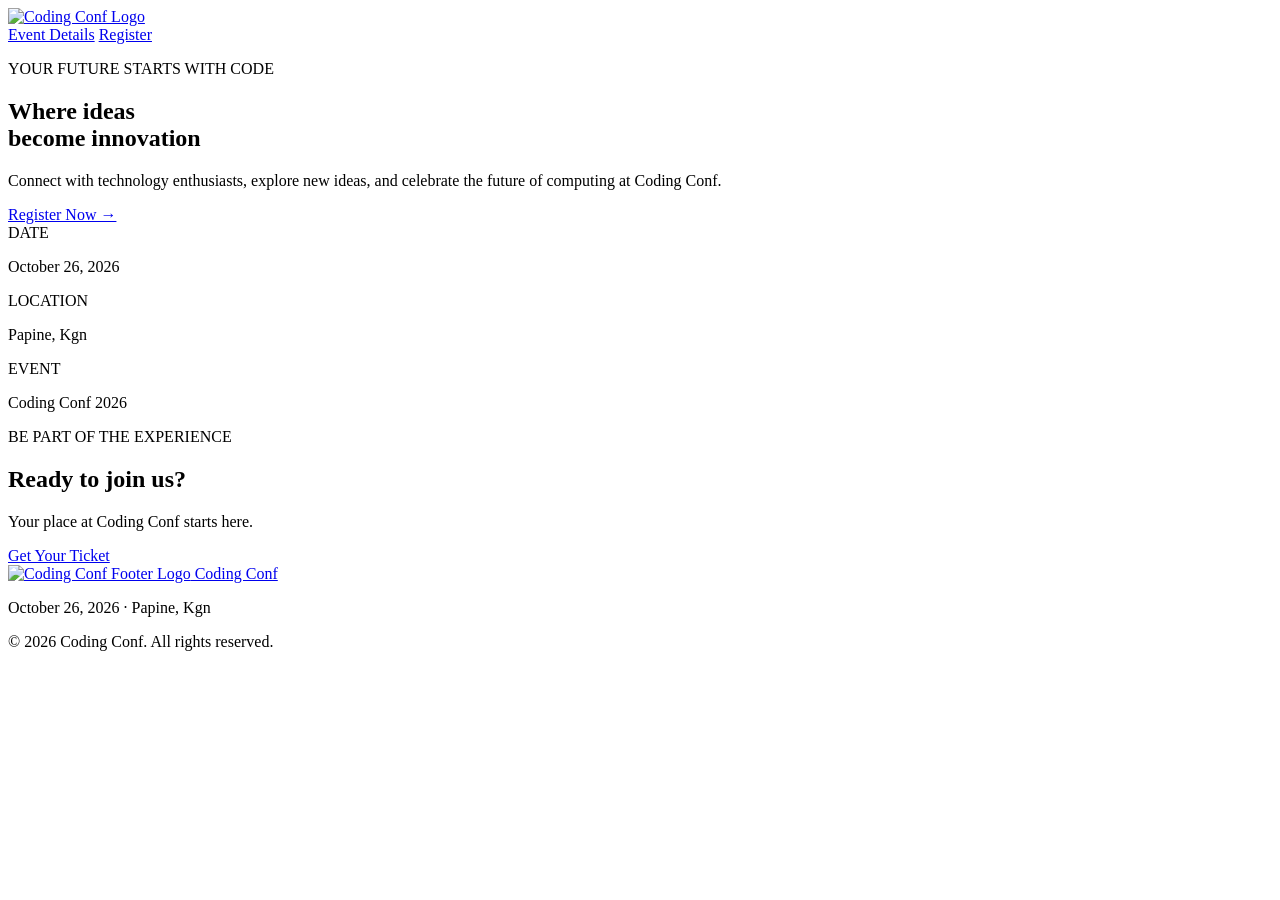
==== index.html @ df88a136 "Add files via upload" ====
<!DOCTYPE html>
<html lang="en">
<head>
    <meta charset="UTF-8">
    <meta name="viewport" content="width=device-width, initial-scale=1.0">
    <meta name="description"
          content="Join Coding Conf, a conference celebrating technology and coding.">
    <title>Coding Conf | Home</title>
    <link rel="stylesheet" href="css/style.css">
</head>
<body>
<header class="site-header">
    <a class="brand" href="index.html" aria-label="Coding Conf home">
        <img class="brand-icon" src="assets/logo-full.svg" alt="Coding Conf Logo">
    </a>

    <nav aria-label="Main navigation">
        <a href="#event-details">Event Details</a>
        <a class="nav-register" href="login.html">Register</a>
    </nav>
</header>

<main>
    <section class="hero">
        <p class="eyebrow">YOUR FUTURE STARTS WITH CODE</p>

        <h1>
            Where ideas<br>
            become <span class="gradient-text"> innovation </span>
        </h1>

        <p class="hero-description">
            Connect with technology enthusiasts, explore new ideas,
            and celebrate the future of computing at Coding Conf.
        </p>

        <a class="button button-primary" href="login.html">
            Register Now →
        </a>

        <div class="event-summary" id="event-details">
            <div>
                <span class="detail-label">DATE</span>
                <p>October 26, 2026</p>
            </div>

            <div>
                <span class="detail-label">LOCATION</span>
                <p>Papine, Kgn</p>
            </div>

            <div>
                <span class="detail-label">EVENT</span>
                <p>Coding Conf 2026</p>
            </div>
        </div>
    </section>

    <section class="closing-section">
        <p class="eyebrow">BE PART OF THE EXPERIENCE</p>
        <h2>Ready to join us?</h2>
        <p>Your place at Coding Conf starts here.</p>

        <a class="button button-primary" href="login.html">
            Get Your Ticket
        </a>
    </section>
</main>

<footer class="site-footer">
    <a class="brand" href="index.html">
        <img src="assets/logo-mark.svg" alt="Coding Conf Footer Logo">
        Coding Conf
    </a>
    <p>October 26, 2026 · Papine, Kgn</p>
    <p class="copyright">© 2026 Coding Conf. All rights reserved.</p>
</footer>
</body>
</html>
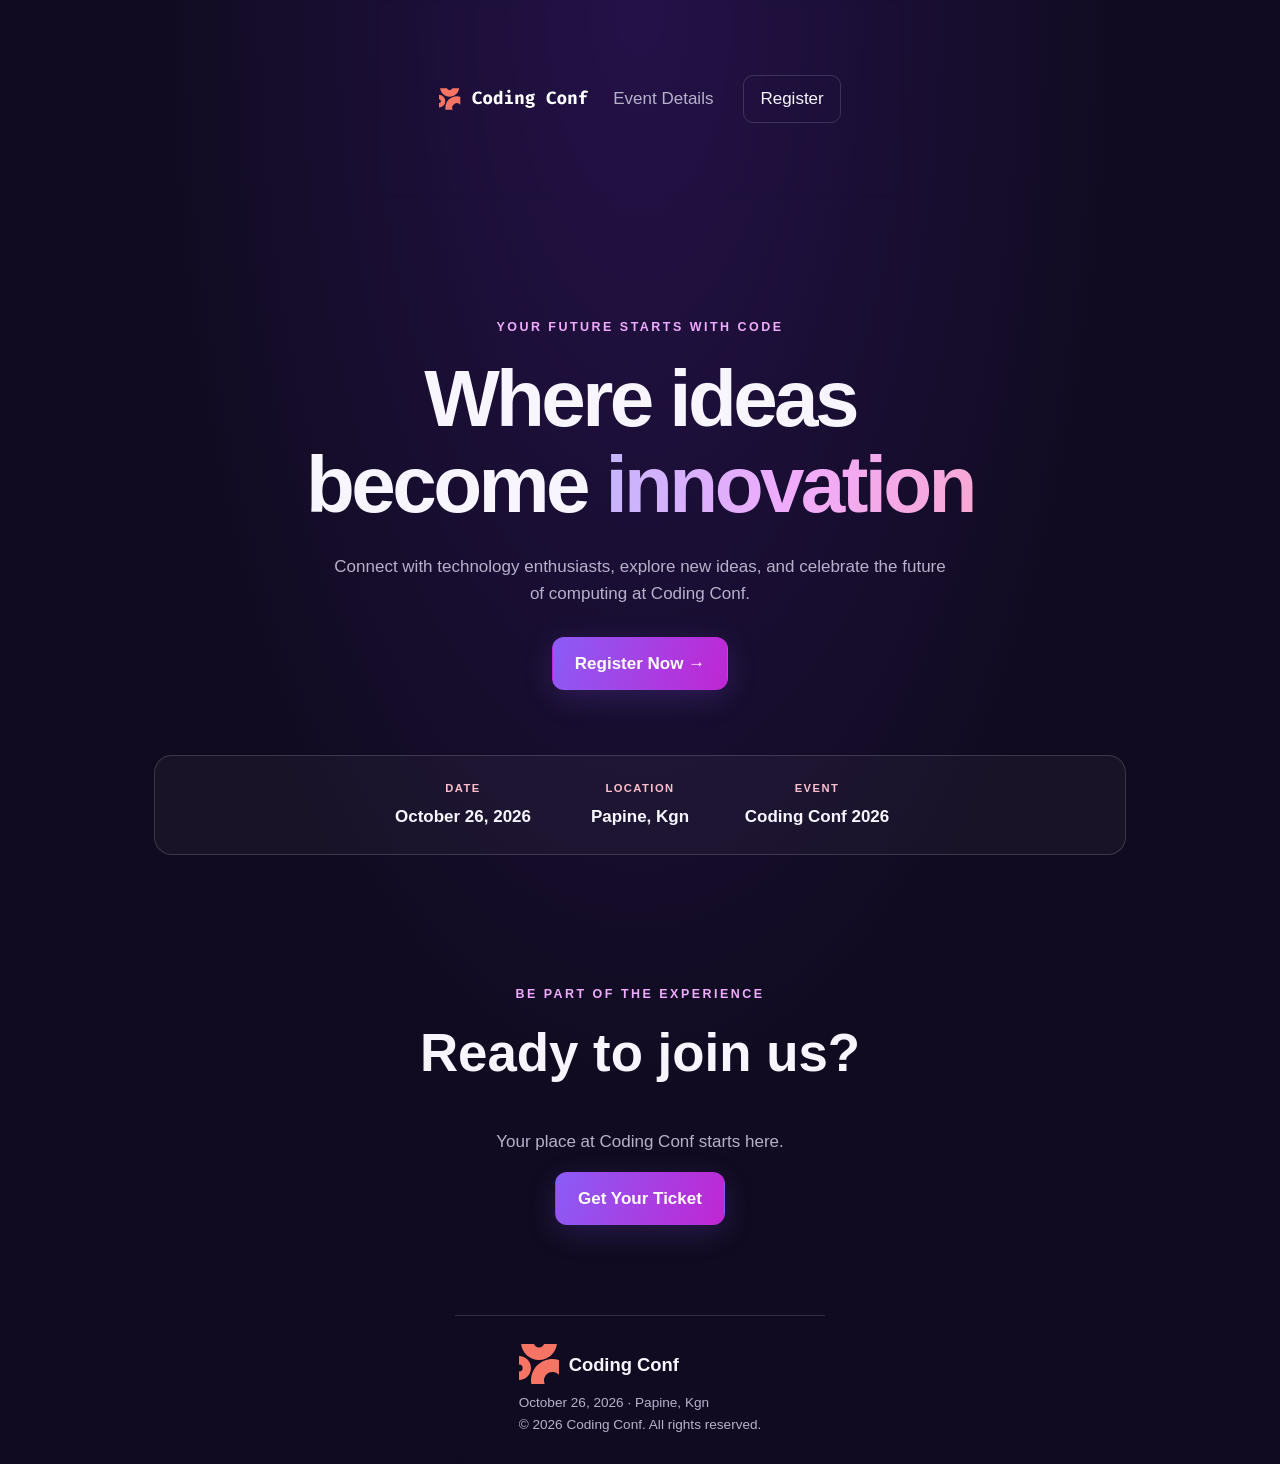
==== commit a7a37fb2: "Fix asset paths in index.html Updated paths for logo and stylesheet in index.html." ====
--- a/index.html
+++ b/index.html
@@ -6,12 +6,12 @@
     <meta name="description"
           content="Join Coding Conf, a conference celebrating technology and coding.">
     <title>Coding Conf | Home</title>
-    <link rel="stylesheet" href="css/style.css">
+    <link rel="stylesheet" href="style.css">
 </head>
 <body>
 <header class="site-header">
     <a class="brand" href="index.html" aria-label="Coding Conf home">
-        <img class="brand-icon" src="assets/logo-full.svg" alt="Coding Conf Logo">
+        <img class="brand-icon" src="logo-full.svg" alt="Coding Conf Logo">
     </a>
 
     <nav aria-label="Main navigation">
@@ -69,7 +69,7 @@
 
 <footer class="site-footer">
     <a class="brand" href="index.html">
-        <img src="assets/logo-mark.svg" alt="Coding Conf Footer Logo">
+        <img src="logo-mark.svg" alt="Coding Conf Footer Logo">
         Coding Conf
     </a>
     <p>October 26, 2026 · Papine, Kgn</p>
--- a/style.css
+++ b/style.css
@@ -0,0 +1,807 @@
+/* These settings make sizing easier to manage across the page */
+* {
+    box-sizing: border-box;
+}
+
+/* Makes scrolling to different sections look smoother */
+html {
+    scroll-behavior: smooth;
+}
+
+/* Main page style and the dark purple background */
+body {
+    display: flex;
+    flex-direction: column;
+    margin: 0;
+    min-height: 100vh;
+    background: radial-gradient(ellipse at top, rgba(109, 40, 217, 0.22), transparent 55%), #100b20;
+    color: #f8f5ff;
+    font-family: Arial, Helvetica, sans-serif;
+    font-size: clamp(15px, 1.5vw, 17px);
+    line-height: 1.6;
+}
+
+/* Stops images from going outside their containers */
+img {
+    display: block;
+    max-width: 100%;
+}
+#pattern-change{
+        background-image: url("assets/pattern-squiggly-line-bottom-desktop.svg");
+                background-repeat: no-repeat;
+                background-position: left;
+                background-size: 100% 100%;
+    }
+
+/* Keeps links the same color as the rest of their text */
+a {
+    color: inherit;
+    text-decoration: none;
+}
+
+/* Makes buttons and input fields use the same font as the page */
+button,
+input {
+    font: inherit;
+}
+
+/* Removes the highlight that sometimes appears when tapping on a phone */
+button,
+a,
+input {
+    -webkit-tap-highlight-color: transparent;
+}
+
+/* Holds the logo and navigation links at the top */
+.site-header {
+ backdrop-filter: blur(2px);
+    max-width: 1100px;
+    margin: 0 auto;
+    padding: 24px clamp(20px, 5vw, 64px);
+    display: flex;
+    align-items: center;
+    justify-content: space-between;
+    gap: 24px;
+}
+
+/* Keeps the logo icon and website name next to each other */
+.brand {
+    display: inline-flex;
+    align-items: center;
+    gap: 10px;
+    font-size: 1.15rem;
+    font-weight: bold;
+    white-space: nowrap;
+}
+
+/* The little square beside the website name */
+.brand-icon {
+    display: inline-grid;
+    place-items: center;
+    width: 150px;
+    height: 150px;
+    border-radius: 10px;
+    color: blue;
+    font-weight: bold;
+}
+
+.gradient-text{
+    background: linear-gradient(100deg,#c4b5fd, #f0abfc, #f9a8d4);
+    -webkit-background-clip: text;
+    background-clip: text;
+    color: transparent;
+}
+/* Lines up the navigation links */
+nav {
+    display: flex;
+    align-items: center;
+    gap: clamp(12px, 3vw, 30px);
+}
+
+/* Gives the navigation links a softer color */
+nav a {
+    color: #b9b1cc;
+    transition: color 0.2s;
+}
+
+/* Makes links brighter when someone hovers over them or selects them */
+nav a:hover,
+nav a:focus-visible {
+    color: #f8f5ff;
+}
+
+/* Makes the register link look more like a button */
+nav .nav-register {
+    padding: 9px 16px;
+    border: 1px solid rgba(255, 255, 255, 0.15);
+    border-radius: 10px;
+    color: #f8f5ff;
+}
+
+/* Makes sure the main content takes up the full available width */
+main {
+    width: 100%;
+}
+
+/* Keeps the main sections from getting too wide */
+.hero,
+.closing-section,
+.site-footer {
+    max-width: 1100px;
+    margin: 0 auto;
+    padding-left: clamp(20px, 5vw, 64px);
+    padding-right: clamp(20px, 5vw, 64px);
+}
+
+/* The main welcome section at the top of the page */
+.hero {
+    min-height: 590px;
+    padding-top: clamp(65px, 10vw, 120px);
+    padding-bottom: 70px;
+    text-align: center;
+}
+
+/* The small uppercase text above the main headings */
+.eyebrow {
+    margin: 0 0 18px;
+    color: #f0abfc;
+    font-size: 0.78rem;
+    font-weight: bold;
+    letter-spacing: 0.2em;
+}
+
+/* Removes the extra space at the top of headings and paragraphs */
+h1,
+h2,
+h3,
+p {
+    margin-top: 0;
+}
+
+/* Sets the size and spacing for the main headings */
+.hero h1,
+.form-intro h1,
+.success-message h1 {
+    font-size: clamp(2.5rem, 7vw, 5rem);
+    line-height: 1.08;
+    letter-spacing: -0.045em;
+}
+
+/* Adds space below the main homepage heading */
+.hero h1 {
+    margin-bottom: 24px;
+}
+
+/* Keeps the descriptions from stretching too far across the page */
+.hero-description {
+    max-width: 620px;
+    margin: 0 auto 30px;
+    color: #b9b1cc;
+}
+
+/* General button style used around the website */
+.button {
+    display: inline-flex;
+    align-items: center;
+    justify-content: center;
+    gap: 12px;
+    min-height: 48px;
+    padding: 12px 22px;
+    border: 1px solid transparent;
+    border-radius: 12px;
+    cursor: pointer;
+    font-weight: bold;
+    text-align: center;
+    transition: 0.2s;
+}
+
+/* Moves the button up a little when hovered over */
+.button:hover {
+    transform: translateY(-2px);
+}
+
+/* The main button with the purple and pink gradient */
+.button-primary {
+    background: linear-gradient(110deg, #8b5cf6, #c026d3);
+    color: white;
+    box-shadow: 0 8px 30px rgba(139, 92, 246, 0.2);
+}
+
+/* Gives the main button a stronger glow on hover */
+.button-primary:hover {
+    box-shadow: 0 10px 35px rgba(192, 38, 211, 0.3);
+}
+
+/* Holds the date, location and other event information */
+.event-summary {
+    display: flex;
+    justify-content: center;
+    flex-wrap: wrap;
+    gap: 32px;
+    margin-top: 65px;
+    padding: 24px;
+    border: 1px solid rgba(255, 255, 255, 0.15);
+    border-radius: 18px;
+    background: rgba(255, 255, 255, 0.035);
+}
+
+/* Stops each event detail from becoming too narrow */
+.event-summary > div {
+    min-width: 145px;
+}
+
+/* Small labels above the event details */
+.detail-label {
+    display: block;
+    color: pink;
+    font-size: 0.7rem;
+    font-weight: bold;
+    letter-spacing: 0.13em;
+}
+
+/* Makes the actual event details stand out */
+.event-summary p {
+    margin: 5px 0 0;
+    font-weight: bold;
+}
+
+/* The section that explains what the event is about */
+.about-section {
+    padding-top: 60px;
+    padding-bottom: 80px;
+    text-align: center;
+}
+
+/* Sets the size of the headings in the about and closing sections */
+.about-section h2,
+.closing-section h2 {
+    font-size: clamp(2rem, 5vw, 3.3rem);
+    line-height: 1.15;
+}
+
+/* Leaves some room between the section description and the cards */
+.section-description {
+    margin-bottom: 42px;
+}
+
+.bottom-left-image {
+    position: fixed;
+    bottom: 0;
+    left: 0;
+
+    width: 350px;
+    height: auto;
+
+    z-index: -100;
+}
+
+.top-right-image {
+    position: fixed;
+    top: 0;
+    right: 0;
+
+    width: 350px;
+    height: auto;
+
+    z-index: -100;
+}
+/* The final section encouraging visitors to register */
+.closing-section {
+    padding-top: 60px;
+    padding-bottom: 90px;
+    text-align: center;
+}
+
+/* Gives the closing section paragraph a softer color */
+.closing-section > p:not(.eyebrow) {
+    color: #b9b1cc;
+}
+
+/* Keeps the registration page from getting too wide */
+.form-page {
+    max-width: 720px;
+    margin: 0 auto;
+    padding: 55px clamp(20px, 5vw, 64px) 85px;
+}
+
+/* Centers the introduction above the registration form */
+.form-intro {
+    margin-bottom: 35px;
+    text-align: center;
+}
+
+/* Adds some room below the registration page heading */
+.form-intro h1 {
+    margin-bottom: 20px;
+}
+
+/* Softens the text explaining how to register */
+.form-intro > p:not(.eyebrow) {
+    color: #b9b1cc;
+}
+
+/* Makes the event details slightly smaller on the form page */
+.form-event-details {
+    font-size: 0.9rem;
+}
+
+/* The main box containing all the registration fields */
+.registration-form {
+    padding: clamp(22px, 5vw, 38px);
+    border: 1px solid rgba(255, 255, 255, 0.15);
+    border-radius: 22px;
+    background: rgba(28, 21, 49, 0.82);
+    box-shadow: 0 25px 80px rgba(0, 0, 0, 0.18);
+}
+
+/* Adds space between each form field */
+.form-group {
+    margin-bottom: 24px;
+}
+
+/* Makes the field labels easier to notice */
+.form-group label {
+    display: block;
+    margin-bottom: 9px;
+    font-size: 0.94rem;
+    font-weight: bold;
+}
+
+/* Styles the boxes where visitors enter their information */
+.form-group input, #photo {
+    display: block;
+    width: 100%;
+    min-height: 49px;
+    padding: 12px 14px;
+    border: 1px solid rgba(255, 255, 255, 0.15);
+    border-radius: 10px;
+    outline: none;
+    background: #120d22;
+    color: #f8f5ff;
+    transition: 0.2s;
+}
+
+/* Makes placeholder text visible without being too bright */
+.form-group input::placeholder {
+    color: #8f86a4;
+}
+
+/* Highlights the input box when someone clicks into it */
+.form-group input:focus {
+    border-color: #a78bfa;
+    box-shadow: 0 0 0 3px rgba(167, 139, 250, 0.15);
+}
+
+/* Turns the input border red when the field has an error */
+.form-group input[aria-invalid="true"] {
+    border-color: #fca5a5;
+}
+
+.upload-box {
+  border-radius: 16px;
+  padding: 35px 20px;
+  text-align: center;
+  transition: 0.3s ease;
+}
+
+/* Extra information shown underneath a form field */
+.field-hint {
+    display: block;
+    margin-top: 7px;
+    color: #b9b1cc;
+    font-size: 0.82rem;
+}
+
+/* Shows the error message below a field */
+.error-message {
+    display: block;
+    margin-top: 5px;
+    color: #fca5a5;
+    font-size: 0.85rem;
+}
+
+
+
+/* General error message for problems with the whole form */
+.form-notice {
+    color: #fca5a5;
+    font-size: 0.9rem;
+}
+
+/* Makes the submit button stretch across the form */
+.submit-button {
+    width: 100%;
+    border: 0;
+}
+
+/* Link that takes visitors back to the previous page */
+.back-link {
+    display: block;
+    margin-top: 22px;
+    color: #b9b1cc;
+    text-align: center;
+}
+
+/* Brightens the back link when someone hovers over it */
+.back-link:hover {
+    color: #f8f5ff;
+}
+
+/* Keeps the ticket page centered and easy to read */
+.ticket-page {
+    max-width: 900px;
+    margin: 0 auto;
+    padding: 55px clamp(20px, 5vw, 64px) 90px;
+}
+
+/* Centers the message shown after registration is successful */
+.success-message {
+    margin-bottom: 40px;
+    text-align: center;
+}
+
+/* Sets a more suitable heading size for the success page */
+.success-message h1 {
+    font-size: clamp(2rem, 5vw, 3.6rem);
+}
+
+/* Makes the text under the success message less prominent */
+.success-message > p {
+    color: #b9b1cc;
+}
+
+#ticket-section{
+    background-image: url("assets/pattern-ticket.svg");
+        background-repeat: no-repeat;
+        background-position: center;
+        background-size: 100% 100%;
+}
+/* The main ticket card with its glass-like background */
+.ticket-card {
+    position: relative;
+    overflow: hidden;
+    padding: clamp(22px, 5vw, 40px);
+
+
+    backdrop-filter: blur(2px);
+    -webkit-backdrop-filter: blur(18px);
+}
+
+/* Lines up the top, bottom and attendee information inside the ticket */
+.ticket-top,
+.ticket-bottom,
+.attendee-details {
+    display: flex;
+    align-items: center;
+    justify-content: space-between;
+    gap: 20px;
+}
+
+/* The small ticket type label in the top corner */
+.ticket-badge {
+    padding: 7px 10px;
+    border: 1px solid rgba(255, 255, 255, 0.15);
+    border-radius: 8px;
+    color: #f0abfc;
+    font-size: 0.68rem;
+    font-weight: bold;
+    letter-spacing: 0.08em;
+}
+
+/* Gives the event name and location room inside the ticket */
+.ticket-event {
+    padding: 15px 0 65px;
+}
+
+/* Makes the event name stand out on the ticket */
+.ticket-event h2 {
+    margin-bottom: 8px;
+    font-size: clamp(1.6rem, 4vw, 2.4rem);
+}
+
+/* Styles the date and location below the event name */
+.ticket-event p {
+    margin-bottom: 0;
+    color: #b9b1cc;
+}
+
+/* Holds the attendee photo, name and ticket number */
+.attendee-details {
+    justify-content: flex-start;
+    padding: 28px 0;
+}
+#avatar{
+    display:none !important;
+}
+
+
+.avatar-preview{
+    width:70px;
+    height:70px;
+    object-fit:cover;
+    border-radius:12px;
+    display:block;
+    margin:auto;
+}
+
+.avatar-actions{
+    display:flex;
+    justify-content:center;
+    gap:10px;
+    margin-top:10px;
+}
+
+.avatar-actions button{
+    background:#4b466a;
+    color:white;
+    border:none;
+    border-radius:5px;
+    padding:6px 12px;
+    cursor:pointer;
+}
+
+.drag-over{
+    border:2px dashed hsl(7, 88%, 67%);
+    background:rgba(245,116,99,.1);
+}
+
+/* The attendee's profile picture on the ticket */
+.ticket-avatar {
+    flex-shrink: 0;
+    width: 76px;
+    height: 76px;
+    border: 2px solid rgba(255, 255, 255, 0.6);
+    border-radius: 50%;
+    background: #29203f;
+    object-fit: cover;
+}
+
+/* Allows the attendee information to use the remaining space */
+.attendee-info {
+    min-width: 0;
+    flex: 1;
+}
+
+/* Stops long names from breaking the ticket layout */
+.attendee-info h3 {
+    overflow-wrap: anywhere;
+    margin: 4px 0;
+    font-size: clamp(1rem, 3vw, 1.4rem);
+}
+
+/* Gives the attendee email address a pink color */
+.attendee-info a {
+    color: #f0abfc;
+    overflow-wrap: anywhere;
+}
+
+/* Keeps the ticket number aligned to the right */
+.ticket-number {
+    position: absolute;
+    right: 20px;
+    top: 42%;
+    transform: translateY(-50%);
+    align-items: right;
+    flex-shrink: 0;
+    transform: rotate(90deg);
+    text-align: right;
+}
+
+/* Makes the ticket number easy to find */
+.ticket-number p {
+    margin: 5px 0 0;
+    font-size: 1.25rem;
+    font-weight: bold;
+}
+
+
+
+/* Lines up the buttons underneath the ticket */
+.ticket-actions {
+    display: flex;
+    justify-content: center;
+    flex-wrap: wrap;
+    gap: 14px;
+    margin-top: 30px;
+}
+
+/* The footer with the final links and copyright text */
+.site-footer {
+    margin-top: auto;
+    justify-content: space-between;
+    flex-wrap: wrap;
+    gap: 16px;
+    padding-top: 28px;
+    padding-bottom: 28px;
+    border-top: 1px solid rgba(255, 255, 255, 0.15);
+    backdrop-filter: blur(2px);
+}
+
+/* Keeps footer text small and muted */
+.site-footer p {
+    margin: 0;
+    color: #b9b1cc;
+    font-size: 0.85rem;
+}
+
+/* Puts the copyright on its own line */
+.copyright {
+    width: 100%;
+}
+
+/* Stops headings from overflowing when the text is long */
+h1,
+h2,
+h3 {
+    overflow-wrap: break-word;
+}
+
+/* Adds some space above focused links, buttons and inputs when scrolling */
+button,
+a,
+input {
+    scroll-margin-top: 20px;
+}
+
+/* Adds a clear outline when navigating with a keyboard */
+a:focus-visible,
+button:focus-visible,
+input:focus-visible {
+    outline: 3px solid #f0abfc;
+    outline-offset: 4px;
+}
+
+/* Adjusts the layout for tablets and smaller screens */
+@media (max-width: 700px) {
+
+    /* Moves the header items towards the top */
+    .site-header {
+        align-items: flex-start;
+    }
+
+    /* Allows navigation links to move onto another line */
+    .site-header nav {
+        flex-wrap: wrap;
+        justify-content: flex-end;
+    }
+
+    /* Stacks the feature cards into a single column */
+    .feature-grid {
+        grid-template-columns: 1fr;
+    }
+
+    /* Lets the hero section take up only the space it needs */
+    .hero {
+        min-height: auto;
+    }
+
+    /* Brings the event details a little closer together */
+    .event-summary {
+        gap: 22px;
+    }
+
+    /* Makes the event detail items narrower on smaller screens */
+    .event-summary > div {
+        min-width: 120px;
+    }
+
+    /* Stacks the footer content neatly */
+    .site-footer {
+        align-items: flex-start;
+        flex-direction: column;
+    }
+
+    /* Lets the copyright text fit its content */
+    .copyright {
+        width: auto;
+    }
+}
+#ticket-header{
+    margin: 0;
+    max-width: 11000px;
+    background: radial-gradient(ellipse at top, rgba(109, 40, 217, 0.22), transparent 55%), #100b20;
+    color: #f8f5ff;
+    font-family: Arial, Helvetica, sans-serif;
+    font-size: clamp(15px, 1.5vw, 17px);
+    line-height: 1.6;
+}
+#ticket-footer{
+    background: radial-gradient(ellipse at top, rgba(109, 40, 217, 0.22), transparent 55%), #100b20;
+    color: #f8f5ff
+    font-family: Arial, Helvetica, sans-serif;
+    font-size: clamp(15px, 1.5vw, 17px);
+}
+
+@media screen and (max-width: 620px) {
+    #ticket-section{
+        background-image: url("assets/pattern-ticket.svg");
+            background-repeat: no-repeat;
+            background-position: center;
+            background-size: 100% 100%;
+    }
+    #pattern-change{
+        background-image: url("assets/pattern-squiggly-line-bottom-mobile-tablet.svg");
+                background-repeat: no-repeat;
+                background-position: left;
+                background-size: 100% 100%;
+    }
+
+    .ticket-event {
+        padding: 25px 0 5px;
+    }
+    .ticket-card {
+       transform: scale(0.7);
+               transform-origin: top left;
+               width: 142.857%;
+    }
+}
+/* Extra changes for smaller mobile phones */
+@media (max-width: 480px) {
+
+    #ticket-section{
+            background-image: url("assets/pattern-ticket.svg");
+                background-repeat: no-repeat;
+                background-position: center;
+                background-size: 100% 100%;
+        }
+
+        .ticket-event {
+            padding: 25px 0 5px;
+        }
+
+    /* Puts the logo above the navigation links */
+    .site-header {
+        flex-direction: column;
+        gap: 18px;
+    }
+
+    /* Aligns the navigation links to the left */
+    .site-header nav {
+        justify-content: flex-start;
+        gap: 16px;
+    }
+
+    /* Reduces the space above the hero heading */
+    .hero {
+        padding-top: 60px;
+    }
+
+    /* Stacks the event details vertically */
+    .event-summary {
+        flex-direction: column;
+        align-items: flex-start;
+        gap: 18px;
+        text-align: left;
+    }
+
+    /* Makes each event detail take up the full width */
+    .event-summary > div {
+        width: 100%;
+    }
+
+    /* Stacks the ticket header items on small screens */
+    .ticket-top {
+        align-items: flex-start;
+        flex-direction: column;
+    }
+
+    /* Allows attendee details to wrap when space is limited */
+    .attendee-details {
+        flex-wrap: wrap;
+    }
+
+    /* Moves the ticket number towards the right */
+    .ticket-number {
+        margin-left: auto;
+    }
+
+    /* Adds space between the bottom ticket details */
+    .ticket-bottom {
+        gap: 20px;
+    }
+
+    /* Makes the ticket buttons full width on phones */
+    .ticket-actions .button {
+        width: 100%;
+    }
+}
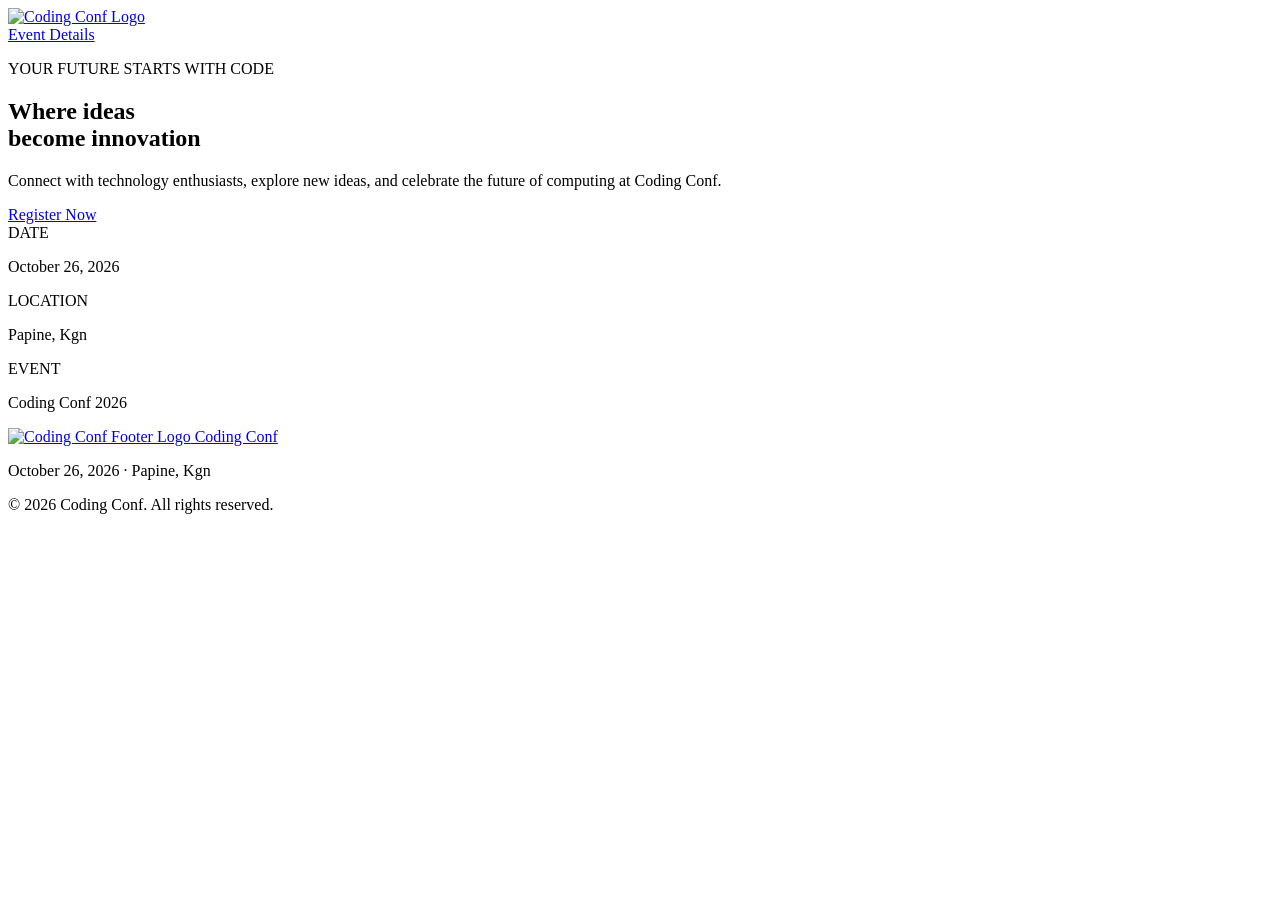
==== commit 91dac1f3: "Add files via upload" ====
--- a/index.html
+++ b/index.html
@@ -5,75 +5,99 @@
     <meta name="viewport" content="width=device-width, initial-scale=1.0">
     <meta name="description"
           content="Join Coding Conf, a conference celebrating technology and coding.">
+
+    <!-- Page title and external stylesheet -->
     <title>Coding Conf | Home</title>
-    <link rel="stylesheet" href="style.css">
+    <link rel="stylesheet" href="../css/style.css">
 </head>
+
 <body>
+
+<!-- HEADER / NAVIGATION -->
 <header class="site-header">
+
+    <!-- Website logo linking back to the home page -->
     <a class="brand" href="index.html" aria-label="Coding Conf home">
-        <img class="brand-icon" src="logo-full.svg" alt="Coding Conf Logo">
+        <img class="brand-icon" src="../assets/logo-full.svg" alt="Coding Conf Logo">
     </a>
 
+    <!-- Main navigation links -->
     <nav aria-label="Main navigation">
         <a href="#event-details">Event Details</a>
-        <a class="nav-register" href="login.html">Register</a>
     </nav>
+
 </header>
 
+
+<!-- MAIN CONTENT  -->
 <main>
+
+    <!-- Hero section introducing the Coding Conf event -->
     <section class="hero">
+
+        <!-- Short introductory tagline -->
         <p class="eyebrow">YOUR FUTURE STARTS WITH CODE</p>
 
+        <!-- Main page heading with highlighted gradient text -->
         <h1>
             Where ideas<br>
             become <span class="gradient-text"> innovation </span>
         </h1>
 
+        <!-- Brief description explaining the purpose of the conference -->
         <p class="hero-description">
             Connect with technology enthusiasts, explore new ideas,
             and celebrate the future of computing at Coding Conf.
         </p>
 
+        <!-- Registration button directing visitors to the login page -->
         <a class="button button-primary" href="login.html">
-            Register Now →
+            Register Now
         </a>
 
+        <!-- Event information displayed in three separate detail blocks -->
         <div class="event-summary" id="event-details">
-            <div>
+
+            <!-- Conference date -->
+            <div class="hover">
                 <span class="detail-label">DATE</span>
                 <p>October 26, 2026</p>
             </div>
 
-            <div>
+            <!-- Conference location -->
+            <div class="hover">
                 <span class="detail-label">LOCATION</span>
                 <p>Papine, Kgn</p>
             </div>
 
-            <div>
+            <!-- Conference name -->
+            <div class="hover">
                 <span class="detail-label">EVENT</span>
                 <p>Coding Conf 2026</p>
             </div>
+
         </div>
     </section>
 
-    <section class="closing-section">
-        <p class="eyebrow">BE PART OF THE EXPERIENCE</p>
-        <h2>Ready to join us?</h2>
-        <p>Your place at Coding Conf starts here.</p>
-
-        <a class="button button-primary" href="login.html">
-            Get Your Ticket
-        </a>
-    </section>
 </main>
 
+
+<!-- FOOTER  -->
 <footer class="site-footer">
+
+    <!-- Footer branding and home page link -->
     <a class="brand" href="index.html">
-        <img src="logo-mark.svg" alt="Coding Conf Footer Logo">
+        <img src="../assets/logo-mark.svg" alt="Coding Conf Footer Logo">
         Coding Conf
     </a>
+
+    <!-- Basic event information repeated in the footer -->
     <p>October 26, 2026 · Papine, Kgn</p>
+
+    <!-- Copyright information -->
     <p class="copyright">© 2026 Coding Conf. All rights reserved.</p>
+
 </footer>
+
 </body>
-</html>
+</html>
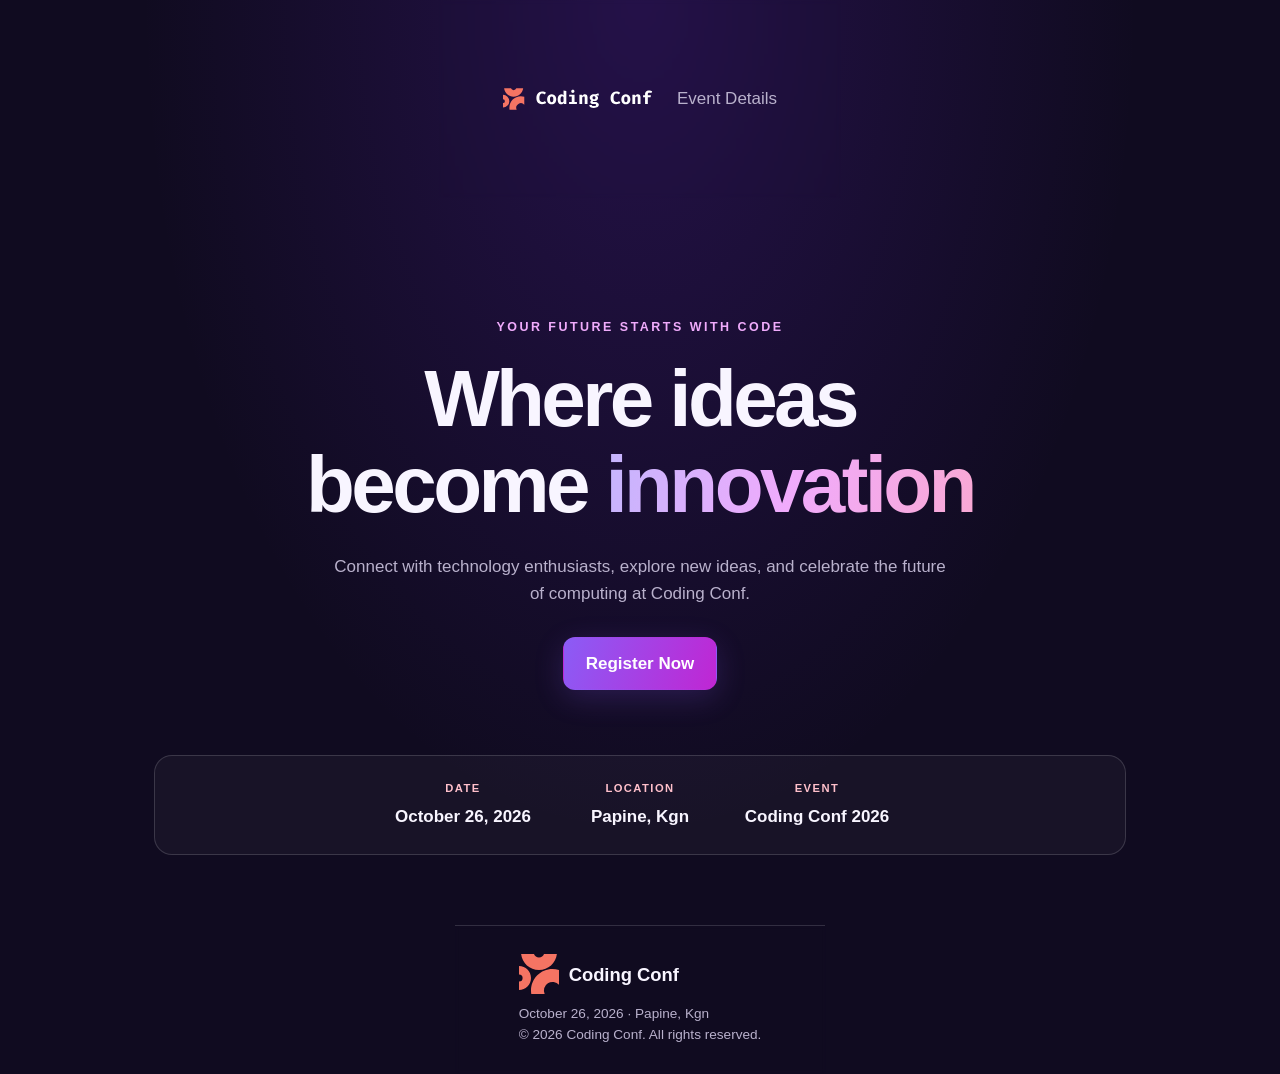
==== commit 641f288c: "Fix image and stylesheet paths in index.html Updated file paths for logo images and stylesheet." ====
--- a/index.html
+++ b/index.html
@@ -8,7 +8,7 @@
 
     <!-- Page title and external stylesheet -->
     <title>Coding Conf | Home</title>
-    <link rel="stylesheet" href="../css/style.css">
+    <link rel="stylesheet" href="style.css">
 </head>
 
 <body>
@@ -18,7 +18,7 @@
 
     <!-- Website logo linking back to the home page -->
     <a class="brand" href="index.html" aria-label="Coding Conf home">
-        <img class="brand-icon" src="../assets/logo-full.svg" alt="Coding Conf Logo">
+        <img class="brand-icon" src="logo-full.svg" alt="Coding Conf Logo">
     </a>
 
     <!-- Main navigation links -->
@@ -87,7 +87,7 @@
 
     <!-- Footer branding and home page link -->
     <a class="brand" href="index.html">
-        <img src="../assets/logo-mark.svg" alt="Coding Conf Footer Logo">
+        <img src="logo-mark.svg" alt="Coding Conf Footer Logo">
         Coding Conf
     </a>
 
@@ -100,4 +100,4 @@
 </footer>
 
 </body>
-</html>+</html>
--- a/style.css
+++ b/style.css
@@ -0,0 +1,831 @@
+/* These settings make sizing easier to manage across the page */
+* {
+    box-sizing: border-box;
+}
+
+/* Makes scrolling to different sections look smoother */
+html {
+    scroll-behavior: smooth;
+}
+
+/* Main page style and the dark purple background */
+body {
+    display: flex;
+    flex-direction: column;
+    margin: 0;
+    min-height: 100vh;
+    background: radial-gradient(ellipse at top, rgba(109, 40, 217, 0.22), transparent 55%), #100b20;
+    color: #f8f5ff;
+    font-family: Arial, Helvetica, sans-serif;
+    font-size: clamp(15px, 1.5vw, 17px);
+    line-height: 1.6;
+}
+
+/* Stops images from going outside their containers */
+img {
+    display: block;
+    max-width: 100%;
+}
+#pattern-change{
+        content: url("../assets/pattern-squiggly-line-bottom-desktop.svg");
+    }
+
+/* Keeps links the same color as the rest of their text */
+a {
+    color: inherit;
+    text-decoration: none;
+}
+
+/* Makes buttons and input fields use the same font as the page */
+button,
+input {
+    font: inherit;
+}
+
+/* Gives basic hover properties */
+.hover{
+    transition: 0.2s;
+}
+.hover:hover {
+    transform: translateY(-2px);
+}
+
+/* Removes the highlight that sometimes appears when tapping on a phone */
+button,
+a,
+input {
+    -webkit-tap-highlight-color: transparent;
+}
+
+/* Holds the logo and navigation links at the top */
+.site-header {
+ backdrop-filter: blur(2px);
+    max-width: 1100px;
+    margin: 0 auto;
+    padding: 24px clamp(20px, 5vw, 64px);
+    display: flex;
+    align-items: center;
+    justify-content: space-between;
+    gap: 24px;
+}
+
+/* Keeps the logo icon and website name next to each other */
+.brand {
+    display: inline-flex;
+    align-items: center;
+    gap: 10px;
+    font-size: 1.15rem;
+    font-weight: bold;
+    white-space: nowrap;
+}
+
+/* The little square beside the website name */
+.brand-icon {
+    display: inline-grid;
+    place-items: center;
+    width: 150px;
+    height: 150px;
+    border-radius: 10px;
+    color: blue;
+    font-weight: bold;
+}
+
+.gradient-text{
+    background: linear-gradient(100deg,#c4b5fd, #f0abfc, #f9a8d4);
+    -webkit-background-clip: text;
+    background-clip: text;
+    color: transparent;
+}
+/* Lines up the navigation links */
+nav {
+    display: flex;
+    align-items: center;
+    gap: clamp(12px, 3vw, 30px);
+}
+
+/* Gives the navigation links a softer color */
+nav a {
+    color: #b9b1cc;
+    transition: color 0.2s;
+}
+
+/* Makes links brighter when someone hovers over them or selects them */
+nav a:hover,
+nav a:focus-visible {
+    color: #f8f5ff;
+}
+
+/* Makes the register link look more like a button */
+nav .nav-register {
+    padding: 9px 16px;
+    border: 1px solid rgba(255, 255, 255, 0.15);
+    border-radius: 10px;
+    color: #f8f5ff;
+}
+
+/* Makes sure the main content takes up the full available width */
+main {
+    width: 100%;
+}
+
+/* Keeps the main sections from getting too wide */
+.hero,
+.closing-section,
+.site-footer {
+    max-width: 1100px;
+    margin: 0 auto;
+    padding-left: clamp(20px, 5vw, 64px);
+    padding-right: clamp(20px, 5vw, 64px);
+}
+
+/* The main welcome section at the top of the page */
+.hero {
+    min-height: 590px;
+    padding-top: clamp(65px, 10vw, 120px);
+    padding-bottom: 70px;
+    text-align: center;
+}
+
+/* The small uppercase text above the main headings */
+.eyebrow {
+    margin: 0 0 18px;
+    color: #f0abfc;
+    font-size: 0.78rem;
+    font-weight: bold;
+    letter-spacing: 0.2em;
+}
+
+/* Removes the extra space at the top of headings and paragraphs */
+h1,
+h2,
+h3,
+p {
+    margin-top: 0;
+}
+
+/* Sets the size and spacing for the main headings */
+.hero h1,
+.form-intro h1,
+.success-message h1 {
+    font-size: clamp(2.5rem, 7vw, 5rem);
+    line-height: 1.08;
+    letter-spacing: -0.045em;
+}
+
+/* Adds space below the main homepage heading */
+.hero h1 {
+    margin-bottom: 24px;
+}
+
+/* Keeps the descriptions from stretching too far across the page */
+.hero-description {
+    max-width: 620px;
+    margin: 0 auto 30px;
+    color: #b9b1cc;
+}
+
+/* General button style used around the website */
+.button {
+    display: inline-flex;
+    align-items: center;
+    justify-content: center;
+    gap: 12px;
+    min-height: 48px;
+    padding: 12px 22px;
+    border: 1px solid transparent;
+    border-radius: 12px;
+    cursor: pointer;
+    font-weight: bold;
+    text-align: center;
+    transition: 0.2s;
+}
+
+/* Moves the button up a little when hovered over */
+.button:hover {
+    transform: translateY(-2px);
+}
+
+/* The main button with the purple and pink gradient */
+.button-primary {
+    background: linear-gradient(110deg, #8b5cf6, #c026d3);
+    color: white;
+    box-shadow: 0 8px 30px rgba(139, 92, 246, 0.2);
+}
+
+/* Gives the main button a stronger glow on hover */
+.button-primary:hover {
+    box-shadow: 0 10px 35px rgba(192, 38, 211, 0.3);
+}
+
+/* Holds the date, location and other event information */
+.event-summary {
+    display: flex;
+    justify-content: center;
+    flex-wrap: wrap;
+    gap: 32px;
+    margin-top: 65px;
+    padding: 24px;
+    border: 1px solid rgba(255, 255, 255, 0.15);
+    border-radius: 18px;
+    background: rgba(255, 255, 255, 0.035);
+}
+
+/* Stops each event detail from becoming too narrow */
+.event-summary > div {
+    min-width: 145px;
+}
+
+/* Small labels above the event details */
+.detail-label {
+    display: block;
+    color: pink;
+    font-size: 0.7rem;
+    font-weight: bold;
+    letter-spacing: 0.13em;
+}
+
+/* Makes the actual event details stand out */
+.event-summary p {
+    margin: 5px 0 0;
+    font-weight: bold;
+}
+
+/* The section that explains what the event is about */
+.about-section {
+    padding-top: 60px;
+    padding-bottom: 80px;
+    text-align: center;
+}
+
+/* Sets the size of the headings in the about and closing sections */
+.about-section h2,
+.closing-section h2 {
+    font-size: clamp(2rem, 5vw, 3.3rem);
+    line-height: 1.15;
+}
+
+/* Leaves some room between the section description and the cards */
+.section-description {
+    margin-bottom: 42px;
+}
+
+.bottom-left-image {
+    position: fixed;
+    bottom: 0;
+    left: 0;
+
+    width: 350px;
+    height: auto;
+
+    z-index: -100;
+}
+
+.top-right-image {
+    position: fixed;
+    top: 0;
+    right: 0;
+
+    width: 350px;
+    height: auto;
+
+    z-index: -100;
+}
+
+.circle-image {
+    position: fixed;
+
+    bottom: 35%;
+    right: 10%;
+
+    width: 170px;
+    height: 170px;
+
+}
+
+
+/* Keeps the registration page from getting too wide */
+.form-page {
+    max-width: 720px;
+    margin: 0 auto;
+    padding: 55px clamp(20px, 5vw, 64px) 85px;
+}
+
+/* Centers the introduction above the registration form */
+.form-intro {
+    margin-bottom: 35px;
+    text-align: center;
+}
+
+/* Adds some room below the registration page heading */
+.form-intro h1 {
+    margin-bottom: 20px;
+}
+
+/* Softens the text explaining how to register */
+.form-intro > p:not(.eyebrow) {
+    color: #b9b1cc;
+}
+
+/* Makes the event details slightly smaller on the form page */
+.form-event-details {
+    font-size: 0.9rem;
+}
+
+/* The main box containing all the registration fields */
+.registration-form {
+    padding: clamp(22px, 5vw, 38px);
+    border: 1px solid rgba(255, 255, 255, 0.15);
+    border-radius: 22px;
+    background: rgba(28, 21, 49, 0.82);
+    box-shadow: 0 25px 80px rgba(0, 0, 0, 0.18);
+}
+
+/* Adds space between each form field */
+.form-group {
+    margin-bottom: 24px;
+}
+
+/* Makes the field labels easier to notice */
+.form-group label {
+    display: block;
+    margin-bottom: 9px;
+    font-size: 0.94rem;
+    font-weight: bold;
+}
+
+/* Styles the boxes where visitors enter their information */
+.form-group input, #photo {
+    display: block;
+    width: 100%;
+    min-height: 49px;
+    padding: 12px 14px;
+    border: 1px solid rgba(255, 255, 255, 0.15);
+    border-radius: 10px;
+    outline: none;
+    background: #120d22;
+    color: #f8f5ff;
+    transition: 0.2s;
+}
+
+/* Makes placeholder text visible without being too bright */
+.form-group input::placeholder {
+    color: #8f86a4;
+}
+
+/* Highlights the input box when someone clicks into it */
+.form-group input:focus {
+    border-color: #a78bfa;
+    box-shadow: 0 0 0 3px rgba(167, 139, 250, 0.15);
+}
+
+/* Turns the input border red when the field has an error */
+.form-group input[aria-invalid="true"] {
+    border-color: #fca5a5;
+}
+
+.upload-box {
+  border-radius: 16px;
+  padding: 35px 20px;
+  text-align: center;
+  transition: 0.3s ease;
+}
+
+/* Extra information shown underneath a form field */
+.field-hint {
+    display: block;
+    margin-top: 7px;
+    color: #b9b1cc;
+    font-size: 0.82rem;
+}
+
+/* Shows the error message below a field */
+.error-message {
+    display: block;
+    margin-top: 5px;
+    color: #fca5a5;
+    font-size: 0.85rem;
+}
+
+
+
+/* General error message for problems with the whole form */
+.form-notice {
+    color: #fca5a5;
+    font-size: 0.9rem;
+}
+
+/* Makes the submit button stretch across the form */
+.submit-button {
+    width: 100%;
+    border: 0;
+}
+
+/* Link that takes visitors back to the previous page */
+.back-link {
+    display: block;
+    margin-top: 22px;
+    color: #b9b1cc;
+    text-align: center;
+}
+
+/* Brightens the back link when someone hovers over it */
+.back-link:hover {
+    color: #f8f5ff;
+}
+
+/* Keeps the ticket page centered and easy to read */
+.ticket-page {
+    max-width: 900px;
+    margin: 0 auto;
+    padding: 55px clamp(20px, 5vw, 64px) 90px;
+}
+
+/* Centers the message shown after registration is successful */
+.success-message {
+    margin-bottom: 40px;
+    text-align: center;
+}
+
+/* Sets a more suitable heading size for the success page */
+.success-message h1 {
+    font-size: clamp(2rem, 5vw, 3.6rem);
+}
+
+/* Makes the text under the success message less prominent */
+.success-message > p {
+    color: #b9b1cc;
+}
+
+#ticket-section{
+    background-image: url("../assets/pattern-ticket.svg");
+        background-repeat: no-repeat;
+        background-position: center;
+        background-size: 100% 100%;
+}
+/* The main ticket card with its glass-like background */
+.ticket-card {
+    position: relative;
+    overflow: hidden;
+    padding: clamp(22px, 5vw, 40px);
+
+
+    backdrop-filter: blur(2px);
+    -webkit-backdrop-filter: blur(18px);
+}
+
+/* Lines up the top, bottom and attendee information inside the ticket */
+.ticket-top,
+.ticket-bottom,
+.attendee-details {
+    display: flex;
+    align-items: center;
+    justify-content: space-between;
+    gap: 20px;
+}
+
+/* The small ticket type label in the top corner */
+.ticket-badge {
+    padding: 7px 10px;
+    border: 1px solid rgba(255, 255, 255, 0.15);
+    border-radius: 8px;
+    color: #f0abfc;
+    font-size: 0.68rem;
+    font-weight: bold;
+    letter-spacing: 0.08em;
+}
+
+/* Gives the event name and location room inside the ticket */
+.ticket-event {
+    padding: 15px 0 65px;
+}
+
+/* Makes the event name stand out on the ticket */
+.ticket-event h2 {
+    margin-bottom: 8px;
+    font-size: clamp(1.6rem, 4vw, 2.4rem);
+}
+
+/* Styles the date and location below the event name */
+.ticket-event p {
+    margin-bottom: 0;
+    color: #b9b1cc;
+}
+
+/* Holds the attendee photo, name and ticket number */
+.attendee-details {
+    justify-content: flex-start;
+    padding: 28px 0;
+}
+#avatar{
+    display:none !important;
+}
+
+
+.avatar-preview{
+    width:70px;
+    height:70px;
+    object-fit:cover;
+    border-radius:12px;
+    display:block;
+    margin:auto;
+}
+
+.avatar-actions{
+    display:flex;
+    justify-content:center;
+    gap:10px;
+    margin-top:10px;
+}
+
+.avatar-actions button{
+    background:#4b466a;
+    color:white;
+    border:none;
+    border-radius:5px;
+    padding:6px 12px;
+    cursor:pointer;
+}
+
+.drag-over{
+    border:2px dashed hsl(7, 88%, 67%);
+    background:rgba(245,116,99,.1);
+}
+
+/* The attendee's profile picture on the ticket */
+.ticket-avatar {
+    flex-shrink: 0;
+    width: 76px;
+    height: 76px;
+    border: 2px solid rgba(255, 255, 255, 0.6);
+    border-radius: 50%;
+    background: #29203f;
+    object-fit: cover;
+}
+
+/* Allows the attendee information to use the remaining space */
+.attendee-info {
+    min-width: 0;
+    flex: 1;
+}
+
+/* Stops long names from breaking the ticket layout */
+.attendee-info h3 {
+    overflow-wrap: anywhere;
+    margin: 4px 0;
+    font-size: clamp(1rem, 3vw, 1.4rem);
+}
+
+/* Gives the attendee email address a pink color */
+.attendee-info a {
+    color: #f0abfc;
+    overflow-wrap: anywhere;
+}
+
+/* Keeps the ticket number aligned to the right */
+.ticket-number {
+    position: absolute;
+    right: 20px;
+    top: 42%;
+    transform: translateY(-50%);
+    align-items: right;
+    flex-shrink: 0;
+    transform: rotate(90deg);
+    text-align: right;
+}
+
+/* Makes the ticket number easy to find */
+.ticket-number p {
+    margin: 5px 0 0;
+    font-size: 1.25rem;
+    font-weight: bold;
+}
+
+
+
+/* Lines up the buttons underneath the ticket */
+.ticket-actions {
+    display: flex;
+    justify-content: center;
+    flex-wrap: wrap;
+    gap: 14px;
+    margin-top: 30px;
+}
+
+/* The footer with the final links and copyright text */
+.site-footer {
+    margin-top: auto;
+    justify-content: space-between;
+    flex-wrap: wrap;
+    gap: 16px;
+    padding-top: 28px;
+    padding-bottom: 28px;
+    border-top: 1px solid rgba(255, 255, 255, 0.15);
+    backdrop-filter: blur(2px);
+}
+
+/* Keeps footer text small and muted */
+.site-footer p {
+    margin: 0;
+    color: #b9b1cc;
+    font-size: 0.85rem;
+}
+
+/* Puts the copyright on its own line */
+.copyright {
+    width: 100%;
+}
+
+/* Stops headings from overflowing when the text is long */
+h1,
+h2,
+h3 {
+    overflow-wrap: break-word;
+}
+
+/* Adds some space above focused links, buttons and inputs when scrolling */
+button,
+a,
+input {
+    scroll-margin-top: 20px;
+}
+
+/* Adds a clear outline when navigating with a keyboard */
+a:focus-visible,
+button:focus-visible,
+input:focus-visible {
+    outline: 3px solid #f0abfc;
+    outline-offset: 4px;
+}
+
+/* Adjusts the layout for tablets and smaller screens */
+@media (max-width: 700px) {
+    /* Makes the image smaller and moves it slightly */
+    .circle-image {
+        position: fixed;
+
+        bottom: 35%;
+        right: 10%;
+
+        width: 80px;
+        height: 80px;
+
+    }
+    .top-right-image {
+        position: fixed;
+        top: 0;
+        right: 0;
+
+        width: 250px;
+        height: auto;
+
+        z-index: -100;
+    }
+
+    /* Moves the header items towards the top */
+    .site-header {
+        align-items: flex-start;
+    }
+
+    /* Allows navigation links to move onto another line */
+    .site-header nav {
+        flex-wrap: wrap;
+        justify-content: flex-end;
+    }
+
+    /* Stacks the feature cards into a single column */
+    .feature-grid {
+        grid-template-columns: 1fr;
+    }
+
+    /* Lets the hero section take up only the space it needs */
+    .hero {
+        min-height: auto;
+    }
+
+    /* Brings the event details a little closer together */
+    .event-summary {
+        gap: 22px;
+    }
+
+    /* Makes the event detail items narrower on smaller screens */
+    .event-summary > div {
+        min-width: 120px;
+    }
+
+    /* Stacks the footer content neatly */
+    .site-footer {
+        align-items: flex-start;
+        flex-direction: column;
+    }
+
+    /* Lets the copyright text fit its content */
+    .copyright {
+        width: auto;
+    }
+}
+#ticket-header{
+    margin: 0;
+    max-width: 11000px;
+    background: radial-gradient(ellipse at top, rgba(109, 40, 217, 0.22), transparent 55%), #100b20;
+    color: #f8f5ff;
+    font-family: Arial, Helvetica, sans-serif;
+    font-size: clamp(15px, 1.5vw, 17px);
+    line-height: 1.6;
+}
+#ticket-footer{
+    background: radial-gradient(ellipse at top, rgba(109, 40, 217, 0.22), transparent 55%), #100b20;
+    color: #f8f5ff
+    font-family: Arial, Helvetica, sans-serif;
+    font-size: clamp(15px, 1.5vw, 17px);
+}
+
+@media screen and (max-width: 620px) {
+    #ticket-section{
+        background-image: url("../assets/pattern-ticket.svg");
+            background-repeat: no-repeat;
+            background-position: center;
+            background-size: 100% 100%;
+    }
+    #pattern-change{
+        content: url("../assets/pattern-squiggly-line-bottom-mobile-tablet.svg");
+    }
+
+    .ticket-event {
+        padding: 25px 0 5px;
+    }
+    .ticket-card {
+       transform: scale(0.7);
+               transform-origin: top left;
+               width: 142.857%;
+    }
+}
+/* Extra changes for smaller mobile phones */
+@media (max-width: 480px) {
+
+    #ticket-section{
+            background-image: url("../assets/pattern-ticket.svg");
+                background-repeat: no-repeat;
+                background-position: center;
+                background-size: 100% 100%;
+        }
+
+        .ticket-event {
+            padding: 25px 0 5px;
+        }
+
+    /* Puts the logo above the navigation links */
+    .site-header {
+        flex-direction: column;
+        gap: 18px;
+    }
+
+    /* Aligns the navigation links to the left */
+    .site-header nav {
+        justify-content: flex-start;
+        gap: 16px;
+    }
+
+    /* Reduces the space above the hero heading */
+    .hero {
+        padding-top: 60px;
+    }
+
+    /* Stacks the event details vertically */
+    .event-summary {
+        flex-direction: column;
+        align-items: flex-start;
+        gap: 18px;
+        text-align: left;
+    }
+
+    /* Makes each event detail take up the full width */
+    .event-summary > div {
+        width: 100%;
+    }
+
+    /* Stacks the ticket header items on small screens */
+    .ticket-top {
+        align-items: flex-start;
+        flex-direction: column;
+    }
+
+    /* Allows attendee details to wrap when space is limited */
+    .attendee-details {
+        flex-wrap: wrap;
+    }
+
+    /* Moves the ticket number towards the right */
+    .ticket-number {
+        margin-left: auto;
+    }
+
+    /* Adds space between the bottom ticket details */
+    .ticket-bottom {
+        gap: 20px;
+    }
+
+    /* Makes the ticket buttons full width on phones */
+    .ticket-actions .button {
+        width: 100%;
+    }
+}
